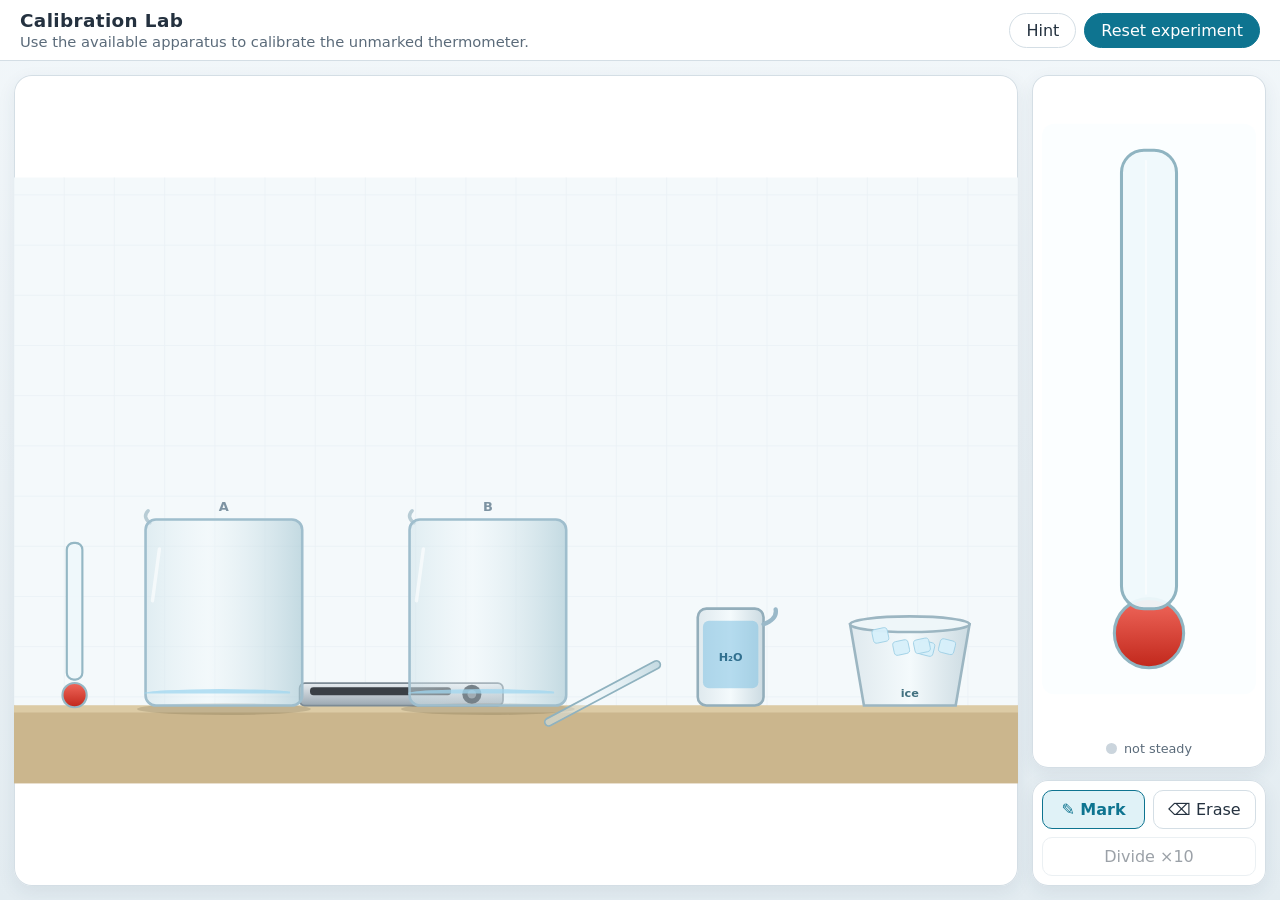
==== calibration-thermometer/index.html @ 35cac624 "Add initial commit of calibration-thermometer" ====
<!DOCTYPE html>
<html lang="en">
<head>
  <meta charset="UTF-8" />
  <meta name="viewport" content="width=device-width, initial-scale=1.0" />
  <title>Calibration Lab — Calibrate an Unmarked Thermometer</title>
  <link rel="stylesheet" href="style.css" />
  <script src="js/physics.js"></script>
  <script src="js/app.js" defer></script>
</head>
<body>
  <header class="topbar">
    <div class="titles">
      <h1>Calibration Lab</h1>
      <p class="task">Use the available apparatus to calibrate the unmarked thermometer.</p>
    </div>
    <div class="controls">
      <button id="btn-hint" type="button" aria-expanded="false">Hint</button>
      <button id="btn-reset" type="button">Reset experiment</button>
    </div>
  </header>

  <main class="layout">
    <section id="bench-wrap" aria-label="Laboratory bench">
      <svg id="bench" viewBox="0 0 1160 700" role="application" aria-label="Virtual laboratory bench with draggable apparatus"></svg>
      <div id="summary-card" hidden role="dialog" aria-label="Calibration summary">
        <button id="summary-close" type="button" aria-label="Close summary">&times;</button>
        <h2>Thermometer calibrated</h2>
        <p id="summary-text"></p>
        <p id="summary-detail"></p>
      </div>
    </section>

    <aside id="side">
      <div class="panel" id="thermo-panel">
        <svg id="closeup" viewBox="0 0 210 560" role="application" aria-label="Close-up of the thermometer stem. Click here to add or erase calibration marks."></svg>
        <p class="steady-line"><span id="steady-dot" aria-hidden="true"></span><span id="steady-label">not steady</span></p>
      </div>
      <div class="panel tools" role="toolbar" aria-label="Marking tools">
        <button class="tool selected" data-tool="pen" type="button" aria-pressed="true">✎ Mark</button>
        <button class="tool" data-tool="eraser" type="button" aria-pressed="false">⌫ Erase</button>
        <button id="btn-divide" class="tool divide" type="button" disabled title="Requires two marks on the thermometer">Divide ×10</button>
      </div>
    </aside>
  </main>

  <div id="hint-box" hidden></div>
</body>
</html>
---- calibration-thermometer/style.css ----
:root {
  --bg-top: #f2f7fa;
  --bg-bottom: #e3ecf1;
  --panel: #ffffff;
  --ink: #24313f;
  --ink-soft: #5b6b7a;
  --accent: #0e7490;
  --accent-soft: #e0f2f7;
  --danger: #b3421f;
  --line: #d4dee5;
  --bench: #decfae;
  --bench-edge: #c9b78e;
  --glass: rgba(210, 232, 240, 0.55);
  --liquid: #d63b2f;
}

* { box-sizing: border-box; }

html, body {
  margin: 0;
  height: 100%;
}

body {
  font-family: system-ui, -apple-system, "Segoe UI", Roboto, sans-serif;
  color: var(--ink);
  background: linear-gradient(var(--bg-top), var(--bg-bottom));
  display: flex;
  flex-direction: column;
  overflow: hidden;
}

.topbar {
  display: flex;
  align-items: center;
  justify-content: space-between;
  gap: 16px;
  padding: 10px 20px;
  background: var(--panel);
  border-bottom: 1px solid var(--line);
  flex-wrap: wrap;
}

.titles h1 {
  margin: 0;
  font-size: 1.15rem;
  letter-spacing: 0.02em;
}

.task {
  margin: 2px 0 0;
  color: var(--ink-soft);
  font-size: 0.92rem;
}

.controls {
  display: flex;
  gap: 8px;
}

button {
  font: inherit;
  border-radius: 999px;
  border: 1px solid var(--line);
  background: #fff;
  color: var(--ink);
  padding: 7px 16px;
  cursor: pointer;
  transition: box-shadow 0.15s, transform 0.05s, background 0.15s;
}

button:hover:not(:disabled) { box-shadow: 0 2px 6px rgba(30, 60, 80, 0.18); }
button:active:not(:disabled) { transform: translateY(1px); }

button:focus-visible,
[tabindex]:focus-visible {
  outline: 3px solid #38bdf8;
  outline-offset: 2px;
}

button:disabled {
  opacity: 0.45;
  cursor: not-allowed;
}

#btn-reset {
  background: var(--accent);
  border-color: var(--accent);
  color: #fff;
}
#btn-reset:hover { background: #0c6580; }

.layout {
  flex: 1;
  display: flex;
  gap: 14px;
  padding: 14px;
  min-height: 0;
}

#bench-wrap {
  position: relative;
  flex: 1;
  min-width: 0;
  border-radius: 18px;
  background: var(--panel);
  box-shadow: inset 0 0 0 1px var(--line), 0 6px 18px rgba(40, 70, 90, 0.08);
  overflow: hidden;
}

#bench {
  width: 100%;
  height: 100%;
  display: block;
  touch-action: none;
  user-select: none;
  -webkit-user-select: none;
}

#side {
  width: 234px;
  flex: none;
  display: flex;
  flex-direction: column;
  gap: 12px;
  min-height: 0;
}

.panel {
  background: var(--panel);
  border-radius: 16px;
  box-shadow: inset 0 0 0 1px var(--line), 0 6px 18px rgba(40, 70, 90, 0.08);
  padding: 10px;
}

#thermo-panel {
  flex: 1;
  display: flex;
  flex-direction: column;
  align-items: center;
  min-height: 0;
}

#closeup {
  flex: 1;
  width: 100%;
  min-height: 0;
  touch-action: none;
  user-select: none;
  -webkit-user-select: none;
}

.tools {
  display: grid;
  grid-template-columns: 1fr 1fr;
  gap: 8px;
}

.tool {
  border-radius: 10px;
  padding: 9px 6px;
}

.tool.selected {
  background: var(--accent-soft);
  border-color: var(--accent);
  color: var(--accent);
  font-weight: 600;
}

.tool.divide { grid-column: 1 / -1; }
.tool.divide.ready {
  background: #fef3d8;
  border-color: #d9a520;
}

.steady-line {
  margin: 8px 0 2px;
  font-size: 0.8rem;
  color: var(--ink-soft);
  display: flex;
  align-items: center;
  gap: 7px;
}

#steady-dot {
  width: 11px;
  height: 11px;
  border-radius: 50%;
  background: #cbd5dd;
  transition: background 0.3s;
}

#steady-dot.on {
  background: #17a35b;
  animation: pulse 1.6s ease-in-out infinite;
}

@keyframes pulse {
  0%, 100% { box-shadow: 0 0 0 0 rgba(23, 163, 91, 0.45); }
  50% { box-shadow: 0 0 0 6px rgba(23, 163, 91, 0); }
}

.draggable { cursor: grab; }
.draggable:active { cursor: grabbing; }

#summary-card {
  position: absolute;
  left: 18px;
  bottom: 18px;
  max-width: 430px;
  background: var(--panel);
  border-radius: 14px;
  box-shadow: 0 10px 28px rgba(20, 50, 70, 0.25), inset 0 0 0 1px var(--line);
  padding: 16px 38px 16px 18px;
  animation: rise 0.35s ease-out;
}

@keyframes rise {
  from { opacity: 0; transform: translateY(14px); }
  to { opacity: 1; transform: none; }
}

#summary-card h2 {
  margin: 0 0 6px;
  font-size: 1rem;
  color: var(--accent);
}

#summary-card p {
  margin: 0 0 6px;
  font-size: 0.88rem;
  line-height: 1.45;
  color: var(--ink-soft);
}

#summary-close {
  position: absolute;
  top: 6px;
  right: 8px;
  border: none;
  background: none;
  font-size: 1.3rem;
  line-height: 1;
  color: var(--ink-soft);
  padding: 4px;
}

#hint-box {
  position: fixed;
  right: 262px;
  top: 66px;
  max-width: 300px;
  background: #fff8dd;
  border: 1px solid #e8cf7a;
  border-radius: 12px;
  box-shadow: 0 8px 22px rgba(80, 60, 10, 0.18);
  padding: 12px 16px;
  font-size: 0.9rem;
  line-height: 1.45;
  z-index: 20;
  animation: rise 0.25s ease-out;
}

@media (prefers-reduced-motion: reduce) {
  #steady-dot.on, #summary-card, #hint-box { animation: none; }
}

@media (max-width: 900px) {
  body { overflow: auto; }
  .layout { flex-direction: column; }
  #side {
    width: 100%;
    flex-direction: row;
    align-items: stretch;
  }
  #thermo-panel { flex: 1; flex-direction: row; justify-content: center; }
  #closeup { height: 300px; width: auto; flex: none; }
  .tools { align-self: center; grid-template-columns: auto auto; }
  .steady-line { writing-mode: vertical-rl; }
  #hint-box { left: 16px; right: 16px; top: auto; bottom: 16px; max-width: none; }
}
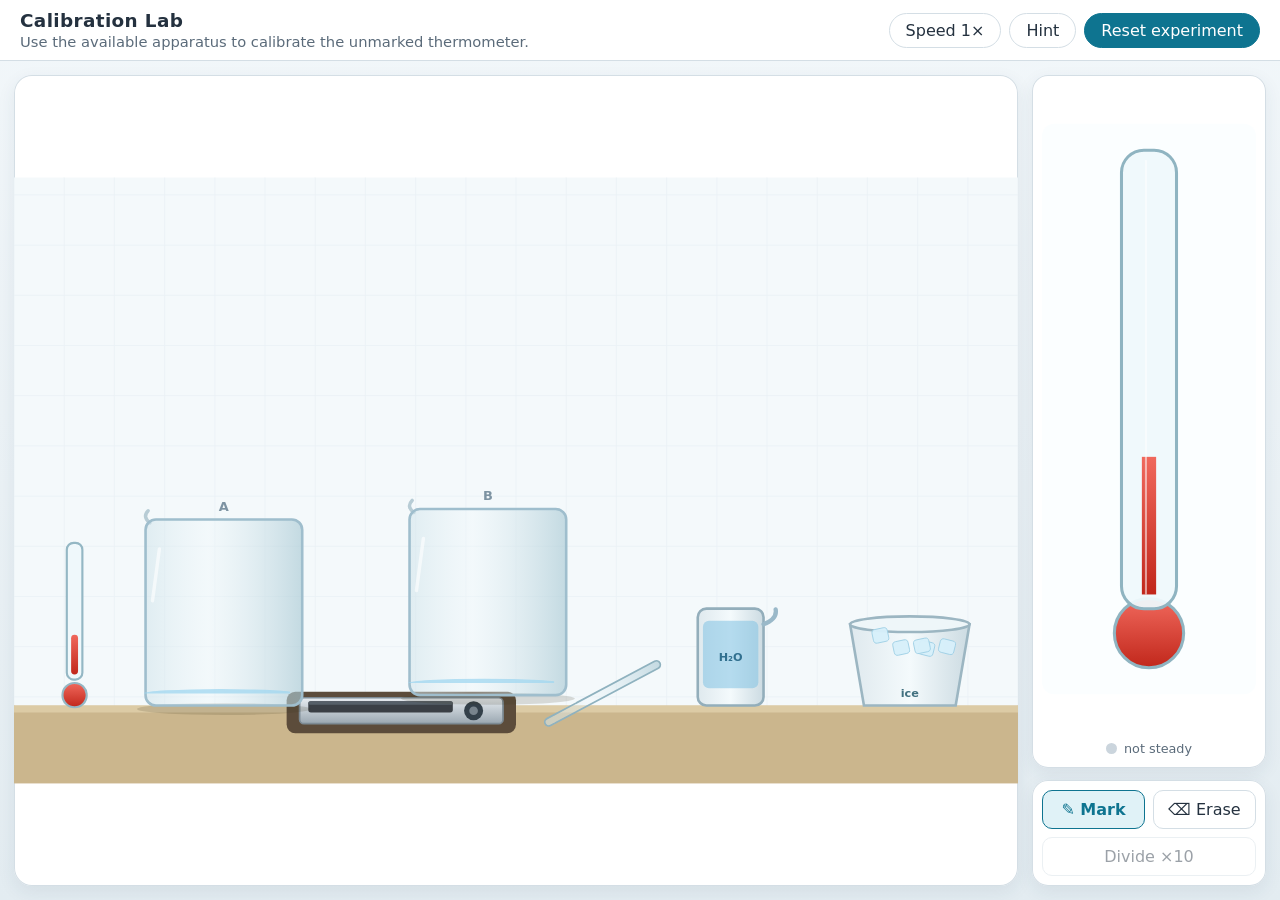
==== commit 74c6b496: "Add speed control button and functionality for simulation rate adjustment" ====
--- a/calibration-thermometer/index.html
+++ b/calibration-thermometer/index.html
@@ -15,6 +15,7 @@
       <p class="task">Use the available apparatus to calibrate the unmarked thermometer.</p>
     </div>
     <div class="controls">
+      <button id="btn-speed" type="button" aria-pressed="false" title="Run the experiment faster">Speed 1×</button>
       <button id="btn-hint" type="button" aria-expanded="false">Hint</button>
       <button id="btn-reset" type="button">Reset experiment</button>
     </div>
--- a/calibration-thermometer/style.css
+++ b/calibration-thermometer/style.css
@@ -90,6 +90,13 @@
 }
 #btn-reset:hover { background: #0c6580; }
 
+#btn-speed.active {
+  background: #d9f2e3;
+  border-color: #17a35b;
+  color: #157347;
+  font-weight: 600;
+}
+
 .layout {
   flex: 1;
   display: flex;
